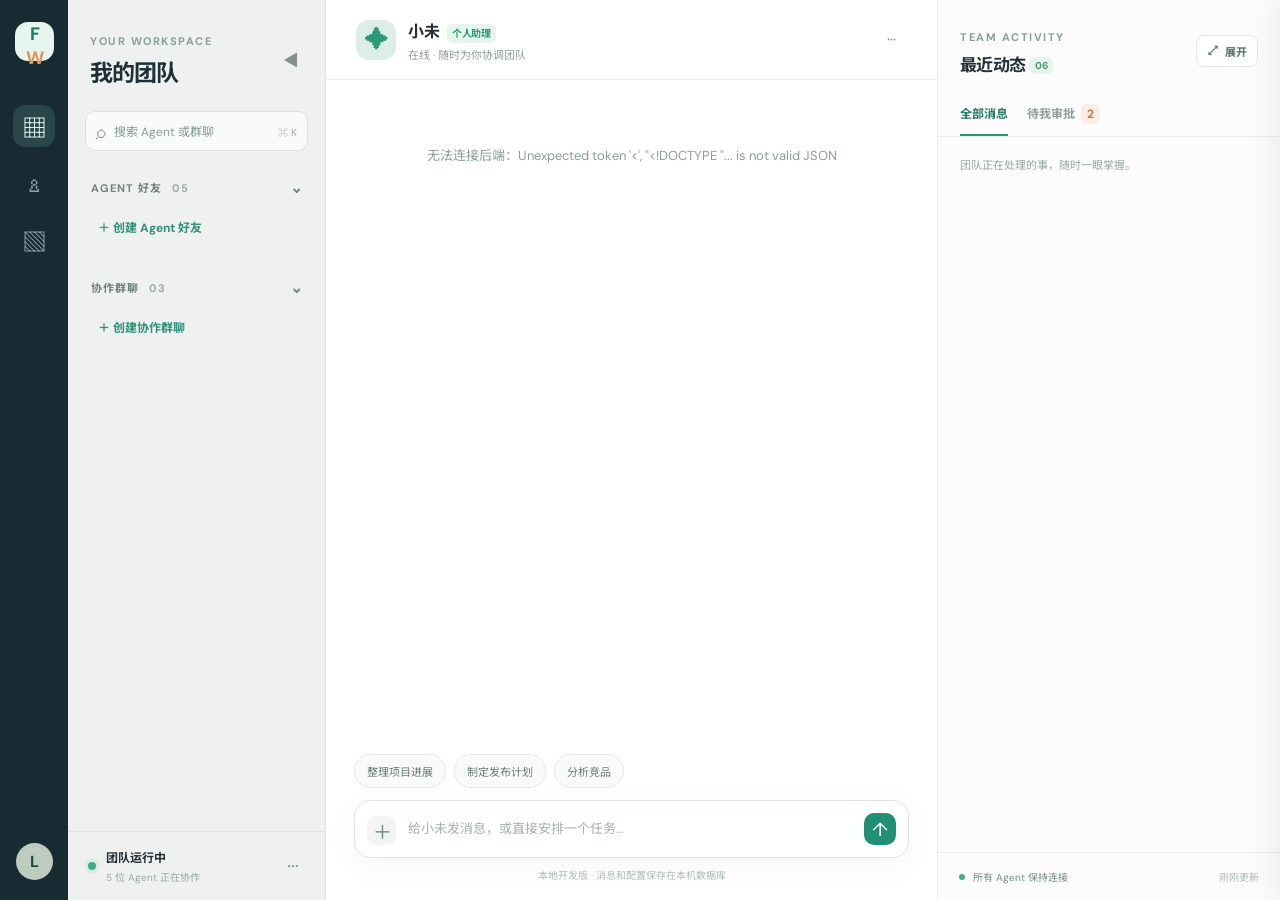
==== src/futurework/web/index.html @ c882ee34 "Package FutureWork with user home configuration" ====
<!doctype html>
<html lang="zh-CN">
  <head>
    <meta charset="UTF-8" />
    <meta name="viewport" content="width=device-width, initial-scale=1.0" />
    <meta name="theme-color" content="#f7f8f7" />
    <title>FutureWork · Agent Team</title>
    <link rel="stylesheet" href="styles.css" />
    <link rel="stylesheet" href="responsive.css" />
  </head>
  <body>
    <div class="app-shell">
      <nav class="rail" aria-label="主导航">
        <div class="brand-mark" title="FutureWork">F<span>W</span></div>
        <button class="rail-button active" id="homeButton" aria-label="工作台" title="工作台">▦</button>
        <button class="rail-button" id="railAgents" aria-label="Agent 好友" title="Agent 好友">♙</button>
        <button class="rail-button" id="railGroups" aria-label="群聊" title="群聊">▧</button>
        <div class="rail-spacer"></div>
        <div class="rail-avatar" title="我的账号">L</div>
      </nav>

      <aside class="sidebar" id="sidebar" aria-label="好友和群聊">
        <div class="sidebar-heading">
          <div>
            <span class="eyebrow">YOUR WORKSPACE</span>
            <h1>我的团队</h1>
          </div>
          <button class="icon-button" id="collapseSidebar" aria-label="收起侧边栏" title="收起侧边栏">◀</button>
        </div>
        <button class="search-box" id="searchButton" aria-label="搜索对话">⌕ <span>搜索 Agent 或群聊</span><kbd>⌘ K</kbd></button>
        <div class="sidebar-scroll">
          <button class="section-header" id="agentsToggle" aria-expanded="true"><span>AGENT 好友 <em id="agentCount">05</em></span><span class="chevron">⌄</span></button>
          <div class="section-items" id="agentList"></div>
          <button class="add-link" id="newAgentButton">＋ 创建 Agent 好友</button>
          <button class="section-header groups-header" id="groupsToggle" aria-expanded="true"><span>协作群聊 <em>03</em></span><span class="chevron">⌄</span></button>
          <div class="section-items" id="groupList"></div>
          <button class="add-link" id="newGroupButton">＋ 创建协作群聊</button>
        </div>
        <div class="sidebar-footer"><span class="online-indicator"></span><div><strong>团队运行中</strong><small id="teamCount">5 位 Agent 正在协作</small></div><button class="footer-more" title="演示页面">···</button></div>
      </aside>

      <main class="workspace" id="workspace">
        <section class="chat-pane" aria-label="聊天区域">
          <header class="chat-header">
            <div class="header-identity"><button class="mobile-menu icon-button" id="mobileMenu" aria-label="打开团队列表">☰</button><div class="avatar assistant-avatar" id="chatAvatar">✦</div><div><h2 id="chatTitle">小未 <span class="assistant-label">个人助理</span></h2><p id="chatSubtitle">在线 · 随时为你协调团队</p></div></div>
            <div class="header-actions"><button class="quiet-button mobile-activity-button" id="mobileActivityButton">团队消息</button><button class="quiet-button" id="agentSettings" hidden>⚙ 配置能力</button><button class="icon-button" id="chatMore" title="关于此原型">···</button></div>
          </header>
          <div class="chat-body" id="chatBody"></div>
          <div class="composer-wrap">
            <div class="suggestions" id="suggestions"><button data-prompt="帮我整理本周项目进展">整理项目进展</button><button data-prompt="设计一个新产品的发布计划">制定发布计划</button><button data-prompt="帮我分析竞品并创建需要的 Agent">分析竞品</button></div>
            <form class="composer" id="messageForm"><button type="button" class="attach-button" title="附件展示" id="attachButton">＋</button><textarea id="messageInput" rows="1" placeholder="给小未发消息，或直接安排一个任务…" aria-label="输入消息"></textarea><button class="send-button" type="submit" aria-label="发送消息">↑</button></form>
            <p class="composer-note">本地开发版 · 消息和配置保存在本机数据库</p>
          </div>
        </section>

        <aside class="activity-pane" id="activityPane" aria-label="团队消息">
          <header class="activity-header"><div><span class="eyebrow">TEAM ACTIVITY</span><h2 id="activityTitle">最近动态 <span class="activity-count" id="activityCount">06</span></h2></div><button class="expand-button" id="expandButton" aria-label="展开所有对话" title="展开所有对话">⤢ <span>展开</span></button></header>
          <div class="activity-controls"><button class="filter-button active" id="allFilter">全部消息</button><button class="filter-button" id="approvalFilter">待我审批 <span class="approval-badge">2</span></button></div>
          <div class="activity-intro" id="activityIntro">团队正在处理的事，随时一眼掌握。</div>
          <div class="activity-list" id="activityList"></div>
          <div class="activity-bottom"><span class="live-dot"></span> 所有 Agent 保持连接 <span>刚刚更新</span></div>
        </aside>
      </main>
    </div>

    <div class="overlay" id="overlay" hidden></div>
    <aside class="drawer" id="settingsDrawer" aria-label="Agent 能力配置" aria-hidden="true"><div class="drawer-header"><div><span class="eyebrow">AGENT SETTINGS</span><h2 id="drawerTitle">配置能力</h2></div><button class="icon-button" id="closeDrawer" aria-label="关闭">×</button></div><div class="drawer-body"><div class="drawer-agent"><div class="avatar" id="drawerAvatar"></div><div><strong id="drawerAgentName"></strong><small id="drawerAgentRole"></small></div><span class="ready-pill">● 运行中</span></div><div class="form-section"><h3>模型</h3><p>选择这个 Agent 使用的模型</p><select id="modelSelect" aria-label="模型"><option>GPT-5.1</option><option>Claude Sonnet 4.5</option><option>Gemini 3 Pro</option></select></div><div class="form-section"><h3>工具权限</h3><p>按需开放工具，变更只用于原型演示</p><div id="toolToggles"></div></div><div class="form-section"><h3>任务自主权</h3><p>执行重要操作前是否需要你审批</p><label class="setting-row"><span><strong>关键操作需要审批</strong><small>外部发送、发布和删除操作</small></span><input type="checkbox" id="approvalToggle" checked /><span class="switch"></span></label></div></div><div class="drawer-footer"><button class="primary-button" id="saveSettings">保存配置</button></div></aside>
    <div class="modal" id="createModal" role="dialog" aria-modal="true" aria-labelledby="modalTitle" hidden><div class="modal-card"><button class="icon-button modal-close" id="closeModal" aria-label="关闭">×</button><div class="modal-icon">✦</div><span class="eyebrow">BUILD YOUR TEAM</span><h2 id="modalTitle">创建 Agent 好友</h2><p>描述你想要的伙伴，个人助理会帮你组建团队。</p><label>Agent 名称<input id="newAgentName" placeholder="例如：数据分析师" maxlength="20" /></label><label>专长描述<input id="newAgentRole" placeholder="例如：负责数据整理与洞察" maxlength="40" /></label><div class="modal-actions"><button class="quiet-button" id="cancelCreate">取消</button><button class="primary-button" id="confirmCreate">创建 Agent</button></div></div></div>
    <div class="modal" id="groupModal" role="dialog" aria-modal="true" aria-labelledby="groupModalTitle" hidden><div class="modal-card"><button class="icon-button modal-close" id="closeGroupModal" aria-label="关闭">×</button><div class="modal-icon">▧</div><span class="eyebrow">TEAM COLLABORATION</span><h2 id="groupModalTitle">创建协作群聊</h2><p>选择至少一位 Agent，群聊中的消息由成员共同查看。</p><label>群聊名称<input id="newGroupName" placeholder="例如：新产品发布小组" maxlength="40" /></label><div id="groupMemberList"></div><div class="modal-actions"><button class="quiet-button" id="cancelGroupCreate">取消</button><button class="primary-button" id="confirmGroupCreate">创建群聊</button></div></div></div>
    <div class="toast" id="toast" role="status" aria-live="polite"></div>
    <script src="app.js"></script>
  </body>
</html>
---- src/futurework/web/styles.css ----
@import url('https://fonts.googleapis.com/css2?family=DM+Sans:wght@400;500;600;700&family=Noto+Sans+SC:wght@400;500;600;700&display=swap');
:root{font-family:'DM Sans','Noto Sans SC',sans-serif;color:#243037;background:#f7f8f7;font-size:16px}*{box-sizing:border-box}body{margin:0}button,input,textarea,select{font:inherit}button{cursor:pointer}button:focus-visible,input:focus-visible,textarea:focus-visible,select:focus-visible{outline:2px solid #1f9e88;outline-offset:2px}[hidden]{display:none!important}.app-shell{display:flex;height:100vh;min-height:650px;overflow:hidden}.rail{width:68px;flex:none;background:#182b32;color:#a9b9ba;display:flex;align-items:center;flex-direction:column;padding:22px 0 20px;gap:15px}.brand-mark{width:39px;height:39px;border-radius:13px;background:#e6f5ed;color:#1c7b67;display:grid;place-items:center;font-weight:800;letter-spacing:-2px;font-size:18px;margin-bottom:29px}.brand-mark span{color:#de9756}.rail-button{height:42px;width:42px;border:0;background:transparent;color:#90a2a6;border-radius:12px;font-size:25px;display:grid;place-items:center}.rail-button:hover,.rail-button.active{background:#2a464b;color:#e9f8f3}.rail-spacer{flex:1}.rail-avatar{background:#bdccbe;color:#234537;width:37px;height:37px;display:grid;place-items:center;border-radius:50%;font-weight:700}.sidebar{width:258px;flex:none;background:#eef1ef;border-right:1px solid #e0e5e1;display:flex;flex-direction:column;transition:width .25s,opacity .25s;overflow:hidden}.sidebar.collapsed{width:0;opacity:0;border:0}.sidebar-heading{padding:29px 19px 23px 22px;display:flex;justify-content:space-between;align-items:center;white-space:nowrap}.eyebrow{font-size:11px;letter-spacing:.14em;font-weight:700;color:#86a09b}.sidebar h1{font-size:23px;letter-spacing:-.05em;margin:4px 0 0;color:#1e3035}.icon-button{border:0;background:transparent;color:#81918d;width:31px;height:31px;border-radius:8px;display:grid;place-items:center}.icon-button:hover{background:#e3eae5;color:#235548}.search-box{margin:0 17px 17px;width:calc(100% - 34px);height:40px;border:1px solid #dbe3dc;background:#f9fbf9;border-radius:10px;color:#8a9b98;display:flex;align-items:center;gap:8px;padding:0 10px;font-size:19px;text-align:left}.search-box span{font-size:12px;white-space:nowrap}.search-box kbd{font-family:inherit;font-size:10px;margin-left:auto;color:#9ea9a6}.sidebar-scroll{overflow:auto;min-height:0;padding:0 11px;flex:1}.section-header{width:100%;border:0;background:transparent;display:flex;justify-content:space-between;align-items:center;color:#72837e;padding:11px 12px;font-weight:700;font-size:11px;letter-spacing:.09em}.section-header em{font-style:normal;color:#9baaa4;margin-left:6px}.chevron{font-size:19px;line-height:10px;transition:transform .2s}.section-header[aria-expanded=false] .chevron{transform:rotate(-90deg)}.section-items.collapsed{display:none}.contact-row{width:100%;border:0;background:transparent;text-align:left;display:flex;align-items:center;gap:11px;border-radius:11px;padding:9px 10px;min-height:57px;color:#25373a}.contact-row:hover{background:#e4ebe6}.contact-row.selected{background:#dce9e1}.contact-row .avatar{width:37px;height:37px;font-size:14px;flex:none}.contact-copy{min-width:0;flex:1}.contact-copy strong{font-size:13px;font-weight:700;display:block;white-space:nowrap;overflow:hidden;text-overflow:ellipsis}.contact-copy small{font-size:11px;color:#8a9c96;display:block;margin-top:3px;white-space:nowrap;overflow:hidden;text-overflow:ellipsis}.tiny-dot{width:6px;height:6px;background:#47b491;border-radius:50%}.add-link{border:0;background:transparent;color:#31927b;font-weight:700;font-size:12px;padding:12px 19px}.add-link:hover{text-decoration:underline}.groups-header{margin-top:20px}.sidebar-footer{border-top:1px solid #dde4de;padding:16px 20px;display:flex;align-items:center;gap:10px;white-space:nowrap}.online-indicator,.live-dot{width:8px;height:8px;background:#43ae83;border-radius:50%;box-shadow:0 0 0 4px #d9ede2;flex:none}.sidebar-footer strong,.sidebar-footer small{display:block}.sidebar-footer strong{font-size:12px}.sidebar-footer small{font-size:10px;color:#9aa8a3;margin-top:3px}.footer-more{margin-left:auto;background:none;border:0;color:#8a9b96;font-size:20px}.workspace{flex:1;min-width:0;display:flex;background:#fff}.chat-pane{flex:1;min-width:340px;display:flex;flex-direction:column;border-right:1px solid #e9eeea;transition:flex .3s,width .3s}.chat-header{height:80px;flex:none;border-bottom:1px solid #edf0ed;display:flex;align-items:center;justify-content:space-between;padding:0 30px}.header-identity{display:flex;align-items:center;gap:12px}.avatar{width:40px;height:40px;border-radius:13px;display:grid;place-items:center;flex:none;font-weight:700}.assistant-avatar{background:#dcefe6;color:#2d997a;font-size:23px}.chat-header h2{font-size:16px;margin:0 0 4px;letter-spacing:-.02em}.chat-header p{font-size:11px;margin:0;color:#90a09b}.assistant-label{font-size:10px;background:#e6f5eb;color:#2a9b78;border-radius:5px;padding:3px 5px;margin-left:4px;font-weight:700}.header-actions{display:flex;gap:12px;align-items:center}.quiet-button{border:1px solid #e1e9e3;background:#fff;color:#4a6a60;border-radius:9px;padding:8px 11px;font-size:12px;font-weight:700}.quiet-button:hover{background:#ecf5ef}.chat-body{flex:1;overflow:auto;padding:25px max(32px,calc((100% - 650px)/2)) 10px;scroll-behavior:smooth}.day-marker{text-align:center;color:#a3aca8;font-size:11px;margin:0 auto 25px}.welcome{display:flex;gap:12px;max-width:590px;margin:12px 0 28px}.welcome .avatar{width:37px;height:37px;font-size:20px}.bubble{background:#f5f7f5;border-radius:4px 16px 16px 16px;padding:17px 19px;color:#3b4a4b;font-size:14px;line-height:1.8}.bubble strong{color:#243d3a}.bubble p{margin:0 0 10px}.bubble p:last-child{margin-bottom:0}.message-row{display:flex;gap:11px;margin:18px 0;align-items:flex-start}.message-row.mine{justify-content:flex-end}.message-row.mine .bubble{background:#dff2e9;border-radius:15px 4px 15px 15px;max-width:78%}.message-row:not(.mine) .bubble{max-width:85%}.message-row .avatar{width:30px;height:30px;font-size:16px;border-radius:9px}.message-meta{font-size:10px;color:#9baaa3;margin:0 0 5px}.task-card{border:1px solid #e4ece6;background:#fff;border-radius:13px;margin-top:13px;padding:14px}.task-card-label{font-size:10px;color:#8b9a96;letter-spacing:.08em;font-weight:700}.task-card h4{font-size:13px;margin:5px 0 12px}.task-people{display:flex;gap:5px;align-items:center;font-size:11px;color:#667a72}.mini-avatar{width:22px;height:22px;border-radius:50%;display:grid;place-items:center;font-size:10px;font-weight:700}.task-card button{border:0;background:transparent;color:#238e75;font-size:11px;font-weight:700;margin-top:12px;padding:0}.composer-wrap{padding:15px max(28px,calc((100% - 650px)/2)) 18px;flex:none}.suggestions{display:flex;gap:8px;flex-wrap:wrap;margin-bottom:12px}.suggestions button{border:1px solid #e3eae4;border-radius:20px;background:#f9fbf9;color:#667e74;padding:8px 12px;font-size:11px}.suggestions button:hover{border-color:#6bb99f;color:#26846d}.composer{display:flex;align-items:end;gap:10px;border:1px solid #dce6df;border-radius:16px;box-shadow:0 7px 30px #31533d0d;padding:12px}.composer:focus-within{border-color:#8dcab0}.attach-button{background:#f1f5f1;border:0;color:#658376;border-radius:9px;width:29px;height:29px;font-size:19px}.composer textarea{border:0;outline:0!important;resize:none;flex:1;min-width:0;max-height:100px;min-height:29px;line-height:28px;color:#263a37;font-size:13px}.composer textarea::placeholder{color:#a6b2ac}.send-button{border:0;width:32px;height:32px;border-radius:10px;background:#218f75;color:white;font-size:19px}.send-button:hover,.primary-button:hover{background:#176d5a}.composer-note{text-align:center;color:#b2bdb6;font-size:10px;margin:9px 0 0}.activity-pane{width:342px;flex:none;display:flex;flex-direction:column;background:#fbfcfb;min-width:0}.activity-header{padding:25px 22px 16px;display:flex;align-items:center;justify-content:space-between}.activity-header h2{font-size:17px;letter-spacing:-.03em;margin:5px 0 0}.activity-count{background:#e7f4eb;color:#4e9879;border-radius:6px;padding:2px 6px;font-size:10px;vertical-align:2px}.expand-button{display:flex;align-items:center;gap:7px;border:1px solid #e2e9e3;border-radius:8px;background:white;padding:7px 10px;color:#56776a;font-weight:700;font-size:11px;white-space:nowrap}.expand-button:hover{border-color:#a9cfb7}.activity-controls{display:flex;gap:19px;padding:0 22px;border-bottom:1px solid #e8eee9}.filter-button{border:0;border-bottom:2px solid transparent;background:none;color:#929f9a;font-size:12px;padding:12px 0;font-weight:700;white-space:nowrap}.filter-button.active{border-bottom-color:#279878;color:#267c66}.approval-badge{background:#fcece4;color:#c4784e;padding:2px 6px;border-radius:6px;margin-left:3px}.activity-intro{padding:19px 22px 8px;font-size:11px;color:#9ba9a3}.activity-list{overflow:auto;flex:1;padding:8px 15px 18px}.activity-card{display:block;width:100%;border:1px solid #e9efea;border-radius:13px;background:white;box-shadow:0 4px 15px #29463806;text-align:left;margin-bottom:11px;padding:15px;transition:border-color .15s,transform .15s}.activity-card:hover{border-color:#9bcfb3;transform:translateY(-1px)}.card-top{display:flex;gap:10px;align-items:center}.card-top .avatar{width:34px;height:34px;border-radius:10px;font-size:13px}.card-title{min-width:0;flex:1}.card-title strong,.card-title small{display:block}.card-title strong{font-size:12px;white-space:nowrap;overflow:hidden;text-overflow:ellipsis}.card-title small{font-size:10px;color:#a4b0a9;margin-top:3px}.card-time{align-self:start;font-size:10px;color:#acb7b0}.activity-card p{margin:12px 0 0;color:#60746b;font-size:11px;line-height:1.6}.card-footer{border-top:1px solid #eff2ef;margin-top:13px;padding-top:11px;display:flex;justify-content:space-between;color:#9aa9a0;font-size:10px}.card-footer .status{color:#2b9977;font-weight:700}.card-footer .approval-status{color:#c37952}.unread-dot{display:inline-block;width:6px;height:6px;border-radius:50%;background:#e99060;margin-left:5px;vertical-align:2px}.activity-bottom{padding:16px 21px;border-top:1px solid #e8eee9;color:#789086;font-size:10px;display:flex;align-items:center;gap:8px}.activity-bottom .live-dot{width:6px;height:6px;box-shadow:none}.activity-bottom span:last-child{margin-left:auto;color:#b1bdb5}.workspace.expanded .chat-pane{flex:none;width:min(31%,410px)}.workspace.expanded .activity-pane{flex:1}.workspace.expanded .activity-list{display:grid;grid-template-columns:repeat(2,minmax(220px,1fr));grid-auto-rows:min-content;gap:12px}.workspace.expanded .activity-card{margin:0}.workspace.expanded .chat-body{padding-left:24px;padding-right:24px}.workspace.expanded .composer-wrap{padding-left:20px;padding-right:20px}.workspace.expanded .suggestions{display:none}.workspace.expanded .activity-intro{font-size:12px}.workspace.expanded .bubble{font-size:12px}.workspace.approvals .activity-pane{background:#fffaf7}.workspace.approvals .activity-card{border-color:#f1e2d7}.empty-state{padding:40px 25px;text-align:center;color:#8c9e96;font-size:13px}.overlay{position:fixed;inset:0;background:#14292366;z-index:5}.drawer{position:fixed;right:0;top:0;height:100vh;width:min(420px,100vw);background:white;z-index:6;display:flex;flex-direction:column;transform:translateX(105%);transition:transform .25s;box-shadow:-15px 0 40px #182e2520}.drawer.open{transform:translateX(0)}.drawer-header{display:flex;justify-content:space-between;align-items:center;padding:27px 27px 20px;border-bottom:1px solid #e9eee9}.drawer-header h2{font-size:20px;margin:5px 0 0}.drawer-body{padding:24px 27px;overflow:auto;flex:1}.drawer-agent{border:1px solid #e5ede7;background:#f8fbf8;border-radius:14px;padding:15px;display:flex;align-items:center;gap:11px}.drawer-agent strong,.drawer-agent small{display:block}.drawer-agent strong{font-size:14px}.drawer-agent small{color:#92a49a;font-size:11px;margin-top:3px}.ready-pill{margin-left:auto;color:#329b75;background:#e8f5ec;border-radius:6px;font-size:10px;padding:5px;white-space:nowrap}.form-section{margin-top:29px}.form-section h3{font-size:14px;margin:0 0 5px}.form-section p{font-size:11px;color:#9caaa2;margin:0 0 13px}.form-section select{width:100%;border:1px solid #dce8df;background:#fff;border-radius:9px;padding:11px;color:#3e5950;font-size:12px}.setting-row{display:flex;align-items:center;justify-content:space-between;padding:12px 0;border-bottom:1px solid #eef2ed;position:relative;gap:12px}.setting-row strong,.setting-row small{display:block}.setting-row strong{font-size:12px}.setting-row small{font-size:10px;color:#a0aea5;margin-top:4px}.setting-row input{position:absolute;right:0;opacity:0;width:40px;height:22px;cursor:pointer;z-index:1}.switch{width:38px;height:22px;border-radius:15px;background:#ccd7ce;flex:none;position:relative;transition:background .2s}.switch:after{content:'';position:absolute;top:3px;left:3px;width:16px;height:16px;border-radius:50%;background:#fff;transition:transform .2s}.setting-row input:checked+.switch{background:#2d9a79}.setting-row input:checked+.switch:after{transform:translateX(16px)}.drawer-footer{padding:16px 27px;border-top:1px solid #e8eee8}.primary-button{background:#218f75;border:0;border-radius:10px;color:#fff;padding:11px 18px;font-size:12px;font-weight:700}.drawer-footer .primary-button{width:100%}.modal{position:fixed;inset:0;z-index:8;display:grid;place-items:center;background:#132b2780;padding:20px}.modal-card{width:min(420px,100%);background:#fff;border-radius:19px;padding:30px;position:relative;box-shadow:0 24px 80px #182b2633}.modal-close{position:absolute;right:17px;top:17px;font-size:20px}.modal-icon{width:45px;height:45px;border-radius:13px;background:#dcefe6;color:#218f75;display:grid;place-items:center;font-size:26px;margin-bottom:20px}.modal-card h2{font-size:22px;margin:5px 0 8px}.modal-card p{font-size:12px;color:#84968c;margin:0 0 23px}.modal-card label{display:block;font-size:12px;font-weight:700;margin:15px 0}.modal-card input{display:block;width:100%;border:1px solid #dfe8e1;border-radius:9px;padding:11px;margin-top:7px;font-size:12px}.modal-actions{display:flex;justify-content:flex-end;gap:9px;margin-top:27px}.toast{position:fixed;z-index:10;left:50%;bottom:28px;transform:translate(-50%,20px);background:#1f3530;color:white;padding:10px 17px;border-radius:10px;font-size:12px;opacity:0;pointer-events:none;transition:opacity .2s,transform .2s}.toast.show{opacity:1;transform:translate(-50%,0)}.mobile-menu{display:none}
@media(max-width:1180px){.activity-pane{width:300px}.sidebar{width:230px}.workspace.expanded .chat-pane{width:330px}.workspace.expanded .activity-list{grid-template-columns:1fr}}@media(max-width:950px){.activity-pane{width:285px}.sidebar{width:210px}.rail{width:56px}.workspace.expanded .chat-pane{width:310px}}@media(max-width:760px){.rail{display:none}.sidebar{position:fixed;z-index:4;height:100vh;box-shadow:10px 0 30px #162d2520;transform:translateX(-100%);width:260px!important;opacity:1!important;transition:transform .2s}.sidebar.mobile-open{transform:translateX(0)}.sidebar.collapsed{transform:translateX(-100%)}.mobile-menu{display:grid}.chat-pane{min-width:0}.activity-pane{display:none}.workspace.expanded .chat-pane{width:38%;min-width:260px}.workspace.expanded .activity-pane{display:flex}.chat-header{padding:0 17px}.chat-body{padding-left:18px;padding-right:18px}.composer-wrap{padding-left:16px;padding-right:16px}}@media(max-width:600px){.workspace.expanded{display:block;overflow:auto}.workspace.expanded .chat-pane{width:100%;height:48vh;min-height:330px}.workspace.expanded .activity-pane{height:52vh;width:100%}.activity-list{padding-bottom:30px}.workspace.expanded .activity-list{grid-template-columns:1fr}.suggestions{overflow:auto;flex-wrap:nowrap}.suggestions button{white-space:nowrap}.chat-header .quiet-button{font-size:0}.chat-header .quiet-button:first-letter{font-size:16px}}
---- src/futurework/web/responsive.css ----
.mobile-activity-button{display:none}
.bubble{white-space:pre-wrap}
@media(max-width:760px){.mobile-activity-button{display:block}.workspace.expanded .mobile-activity-button{display:none}}
@media(max-width:600px){.chat-header #agentSettings{font-size:0}.chat-header #agentSettings:first-letter{font-size:16px}.chat-header .mobile-activity-button{font-size:12px}}
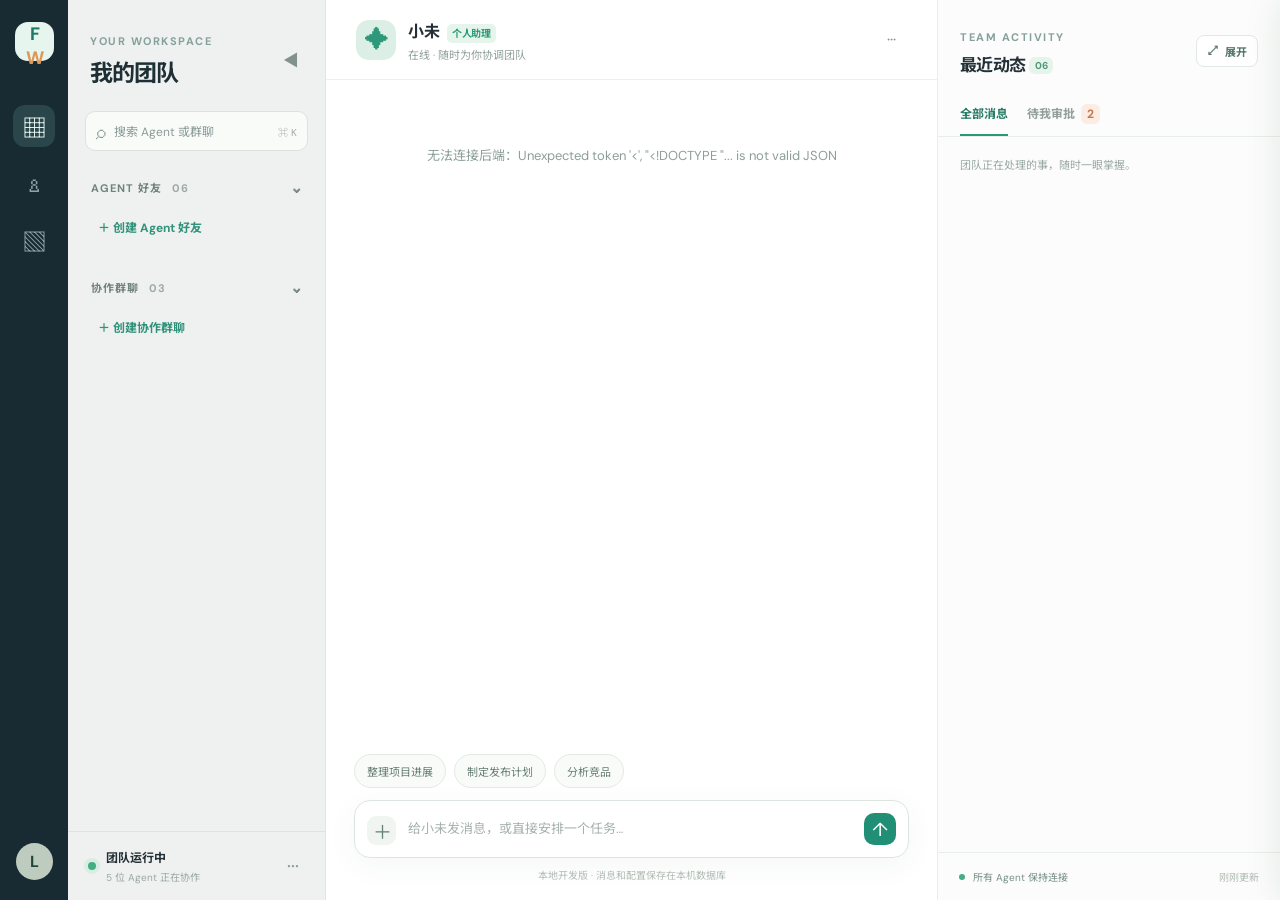
==== commit 6c86b308: "Unify runtime assembly, pin assistant, and load private env" ====
--- a/src/futurework/web/index.html
+++ b/src/futurework/web/index.html
@@ -29,7 +29,7 @@
         </div>
         <button class="search-box" id="searchButton" aria-label="搜索对话">⌕ <span>搜索 Agent 或群聊</span><kbd>⌘ K</kbd></button>
         <div class="sidebar-scroll">
-          <button class="section-header" id="agentsToggle" aria-expanded="true"><span>AGENT 好友 <em id="agentCount">05</em></span><span class="chevron">⌄</span></button>
+          <button class="section-header" id="agentsToggle" aria-expanded="true"><span>AGENT 好友 <em id="agentCount">06</em></span><span class="chevron">⌄</span></button>
           <div class="section-items" id="agentList"></div>
           <button class="add-link" id="newAgentButton">＋ 创建 Agent 好友</button>
           <button class="section-header groups-header" id="groupsToggle" aria-expanded="true"><span>协作群聊 <em>03</em></span><span class="chevron">⌄</span></button>
@@ -48,7 +48,7 @@
           <div class="chat-body" id="chatBody"></div>
           <div class="composer-wrap">
             <div class="suggestions" id="suggestions"><button data-prompt="帮我整理本周项目进展">整理项目进展</button><button data-prompt="设计一个新产品的发布计划">制定发布计划</button><button data-prompt="帮我分析竞品并创建需要的 Agent">分析竞品</button></div>
-            <form class="composer" id="messageForm"><button type="button" class="attach-button" title="附件展示" id="attachButton">＋</button><textarea id="messageInput" rows="1" placeholder="给小未发消息，或直接安排一个任务…" aria-label="输入消息"></textarea><button class="send-button" type="submit" aria-label="发送消息">↑</button></form>
+            <form class="composer" id="messageForm"><button type="button" class="attach-button" title="上传图片或视频" id="attachButton">＋</button><input type="file" id="imageInput" accept="image/png,image/jpeg,image/webp,image/gif,video/mp4,video/quicktime,video/webm" hidden><textarea id="messageInput" rows="1" placeholder="给小未发消息，或直接安排一个任务…" aria-label="输入消息"></textarea><button class="send-button" type="submit" aria-label="发送消息">↑</button></form>
             <p class="composer-note">本地开发版 · 消息和配置保存在本机数据库</p>
           </div>
         </section>
@@ -66,7 +66,7 @@
     <div class="overlay" id="overlay" hidden></div>
     <aside class="drawer" id="settingsDrawer" aria-label="Agent 能力配置" aria-hidden="true"><div class="drawer-header"><div><span class="eyebrow">AGENT SETTINGS</span><h2 id="drawerTitle">配置能力</h2></div><button class="icon-button" id="closeDrawer" aria-label="关闭">×</button></div><div class="drawer-body"><div class="drawer-agent"><div class="avatar" id="drawerAvatar"></div><div><strong id="drawerAgentName"></strong><small id="drawerAgentRole"></small></div><span class="ready-pill">● 运行中</span></div><div class="form-section"><h3>模型</h3><p>选择这个 Agent 使用的模型</p><select id="modelSelect" aria-label="模型"><option>GPT-5.1</option><option>Claude Sonnet 4.5</option><option>Gemini 3 Pro</option></select></div><div class="form-section"><h3>工具权限</h3><p>按需开放工具，变更只用于原型演示</p><div id="toolToggles"></div></div><div class="form-section"><h3>任务自主权</h3><p>执行重要操作前是否需要你审批</p><label class="setting-row"><span><strong>关键操作需要审批</strong><small>外部发送、发布和删除操作</small></span><input type="checkbox" id="approvalToggle" checked /><span class="switch"></span></label></div></div><div class="drawer-footer"><button class="primary-button" id="saveSettings">保存配置</button></div></aside>
     <div class="modal" id="createModal" role="dialog" aria-modal="true" aria-labelledby="modalTitle" hidden><div class="modal-card"><button class="icon-button modal-close" id="closeModal" aria-label="关闭">×</button><div class="modal-icon">✦</div><span class="eyebrow">BUILD YOUR TEAM</span><h2 id="modalTitle">创建 Agent 好友</h2><p>描述你想要的伙伴，个人助理会帮你组建团队。</p><label>Agent 名称<input id="newAgentName" placeholder="例如：数据分析师" maxlength="20" /></label><label>专长描述<input id="newAgentRole" placeholder="例如：负责数据整理与洞察" maxlength="40" /></label><div class="modal-actions"><button class="quiet-button" id="cancelCreate">取消</button><button class="primary-button" id="confirmCreate">创建 Agent</button></div></div></div>
-    <div class="modal" id="groupModal" role="dialog" aria-modal="true" aria-labelledby="groupModalTitle" hidden><div class="modal-card"><button class="icon-button modal-close" id="closeGroupModal" aria-label="关闭">×</button><div class="modal-icon">▧</div><span class="eyebrow">TEAM COLLABORATION</span><h2 id="groupModalTitle">创建协作群聊</h2><p>选择至少一位 Agent，群聊中的消息由成员共同查看。</p><label>群聊名称<input id="newGroupName" placeholder="例如：新产品发布小组" maxlength="40" /></label><div id="groupMemberList"></div><div class="modal-actions"><button class="quiet-button" id="cancelGroupCreate">取消</button><button class="primary-button" id="confirmGroupCreate">创建群聊</button></div></div></div>
+    <div class="modal" id="groupModal" role="dialog" aria-modal="true" aria-labelledby="groupModalTitle" hidden><div class="modal-card"><button class="icon-button modal-close" id="closeGroupModal" aria-label="关闭">×</button><div class="modal-icon">▧</div><span class="eyebrow">TEAM COLLABORATION</span><h2 id="groupModalTitle">创建协作群聊</h2><p>选择至少一位 Agent，群聊中的消息由成员共同查看。</p><label>群聊名称<input id="newGroupName" placeholder="例如：新产品发布小组" maxlength="40" /></label><label>协作方式<select id="groupMode"><option value="controlled">小未中控</option><option value="swarm">Swarm 自主协作</option></select></label><div id="groupMemberList"></div><div class="modal-actions"><button class="quiet-button" id="cancelGroupCreate">取消</button><button class="primary-button" id="confirmGroupCreate">创建群聊</button></div></div></div>
     <div class="toast" id="toast" role="status" aria-live="polite"></div>
     <script src="app.js"></script>
   </body>
--- a/src/futurework/web/styles.css
+++ b/src/futurework/web/styles.css
@@ -1,3 +1,4 @@
 @import url('https://fonts.googleapis.com/css2?family=DM+Sans:wght@400;500;600;700&family=Noto+Sans+SC:wght@400;500;600;700&display=swap');
 :root{font-family:'DM Sans','Noto Sans SC',sans-serif;color:#243037;background:#f7f8f7;font-size:16px}*{box-sizing:border-box}body{margin:0}button,input,textarea,select{font:inherit}button{cursor:pointer}button:focus-visible,input:focus-visible,textarea:focus-visible,select:focus-visible{outline:2px solid #1f9e88;outline-offset:2px}[hidden]{display:none!important}.app-shell{display:flex;height:100vh;min-height:650px;overflow:hidden}.rail{width:68px;flex:none;background:#182b32;color:#a9b9ba;display:flex;align-items:center;flex-direction:column;padding:22px 0 20px;gap:15px}.brand-mark{width:39px;height:39px;border-radius:13px;background:#e6f5ed;color:#1c7b67;display:grid;place-items:center;font-weight:800;letter-spacing:-2px;font-size:18px;margin-bottom:29px}.brand-mark span{color:#de9756}.rail-button{height:42px;width:42px;border:0;background:transparent;color:#90a2a6;border-radius:12px;font-size:25px;display:grid;place-items:center}.rail-button:hover,.rail-button.active{background:#2a464b;color:#e9f8f3}.rail-spacer{flex:1}.rail-avatar{background:#bdccbe;color:#234537;width:37px;height:37px;display:grid;place-items:center;border-radius:50%;font-weight:700}.sidebar{width:258px;flex:none;background:#eef1ef;border-right:1px solid #e0e5e1;display:flex;flex-direction:column;transition:width .25s,opacity .25s;overflow:hidden}.sidebar.collapsed{width:0;opacity:0;border:0}.sidebar-heading{padding:29px 19px 23px 22px;display:flex;justify-content:space-between;align-items:center;white-space:nowrap}.eyebrow{font-size:11px;letter-spacing:.14em;font-weight:700;color:#86a09b}.sidebar h1{font-size:23px;letter-spacing:-.05em;margin:4px 0 0;color:#1e3035}.icon-button{border:0;background:transparent;color:#81918d;width:31px;height:31px;border-radius:8px;display:grid;place-items:center}.icon-button:hover{background:#e3eae5;color:#235548}.search-box{margin:0 17px 17px;width:calc(100% - 34px);height:40px;border:1px solid #dbe3dc;background:#f9fbf9;border-radius:10px;color:#8a9b98;display:flex;align-items:center;gap:8px;padding:0 10px;font-size:19px;text-align:left}.search-box span{font-size:12px;white-space:nowrap}.search-box kbd{font-family:inherit;font-size:10px;margin-left:auto;color:#9ea9a6}.sidebar-scroll{overflow:auto;min-height:0;padding:0 11px;flex:1}.section-header{width:100%;border:0;background:transparent;display:flex;justify-content:space-between;align-items:center;color:#72837e;padding:11px 12px;font-weight:700;font-size:11px;letter-spacing:.09em}.section-header em{font-style:normal;color:#9baaa4;margin-left:6px}.chevron{font-size:19px;line-height:10px;transition:transform .2s}.section-header[aria-expanded=false] .chevron{transform:rotate(-90deg)}.section-items.collapsed{display:none}.contact-row{width:100%;border:0;background:transparent;text-align:left;display:flex;align-items:center;gap:11px;border-radius:11px;padding:9px 10px;min-height:57px;color:#25373a}.contact-row:hover{background:#e4ebe6}.contact-row.selected{background:#dce9e1}.contact-row .avatar{width:37px;height:37px;font-size:14px;flex:none}.contact-copy{min-width:0;flex:1}.contact-copy strong{font-size:13px;font-weight:700;display:block;white-space:nowrap;overflow:hidden;text-overflow:ellipsis}.contact-copy small{font-size:11px;color:#8a9c96;display:block;margin-top:3px;white-space:nowrap;overflow:hidden;text-overflow:ellipsis}.tiny-dot{width:6px;height:6px;background:#47b491;border-radius:50%}.add-link{border:0;background:transparent;color:#31927b;font-weight:700;font-size:12px;padding:12px 19px}.add-link:hover{text-decoration:underline}.groups-header{margin-top:20px}.sidebar-footer{border-top:1px solid #dde4de;padding:16px 20px;display:flex;align-items:center;gap:10px;white-space:nowrap}.online-indicator,.live-dot{width:8px;height:8px;background:#43ae83;border-radius:50%;box-shadow:0 0 0 4px #d9ede2;flex:none}.sidebar-footer strong,.sidebar-footer small{display:block}.sidebar-footer strong{font-size:12px}.sidebar-footer small{font-size:10px;color:#9aa8a3;margin-top:3px}.footer-more{margin-left:auto;background:none;border:0;color:#8a9b96;font-size:20px}.workspace{flex:1;min-width:0;display:flex;background:#fff}.chat-pane{flex:1;min-width:340px;display:flex;flex-direction:column;border-right:1px solid #e9eeea;transition:flex .3s,width .3s}.chat-header{height:80px;flex:none;border-bottom:1px solid #edf0ed;display:flex;align-items:center;justify-content:space-between;padding:0 30px}.header-identity{display:flex;align-items:center;gap:12px}.avatar{width:40px;height:40px;border-radius:13px;display:grid;place-items:center;flex:none;font-weight:700}.assistant-avatar{background:#dcefe6;color:#2d997a;font-size:23px}.chat-header h2{font-size:16px;margin:0 0 4px;letter-spacing:-.02em}.chat-header p{font-size:11px;margin:0;color:#90a09b}.assistant-label{font-size:10px;background:#e6f5eb;color:#2a9b78;border-radius:5px;padding:3px 5px;margin-left:4px;font-weight:700}.header-actions{display:flex;gap:12px;align-items:center}.quiet-button{border:1px solid #e1e9e3;background:#fff;color:#4a6a60;border-radius:9px;padding:8px 11px;font-size:12px;font-weight:700}.quiet-button:hover{background:#ecf5ef}.chat-body{flex:1;overflow:auto;padding:25px max(32px,calc((100% - 650px)/2)) 10px;scroll-behavior:smooth}.day-marker{text-align:center;color:#a3aca8;font-size:11px;margin:0 auto 25px}.welcome{display:flex;gap:12px;max-width:590px;margin:12px 0 28px}.welcome .avatar{width:37px;height:37px;font-size:20px}.bubble{background:#f5f7f5;border-radius:4px 16px 16px 16px;padding:17px 19px;color:#3b4a4b;font-size:14px;line-height:1.8}.bubble strong{color:#243d3a}.bubble p{margin:0 0 10px}.bubble p:last-child{margin-bottom:0}.message-row{display:flex;gap:11px;margin:18px 0;align-items:flex-start}.message-row.mine{justify-content:flex-end}.message-row.mine .bubble{background:#dff2e9;border-radius:15px 4px 15px 15px;max-width:78%}.message-row:not(.mine) .bubble{max-width:85%}.message-row .avatar{width:30px;height:30px;font-size:16px;border-radius:9px}.message-meta{font-size:10px;color:#9baaa3;margin:0 0 5px}.task-card{border:1px solid #e4ece6;background:#fff;border-radius:13px;margin-top:13px;padding:14px}.task-card-label{font-size:10px;color:#8b9a96;letter-spacing:.08em;font-weight:700}.task-card h4{font-size:13px;margin:5px 0 12px}.task-people{display:flex;gap:5px;align-items:center;font-size:11px;color:#667a72}.mini-avatar{width:22px;height:22px;border-radius:50%;display:grid;place-items:center;font-size:10px;font-weight:700}.task-card button{border:0;background:transparent;color:#238e75;font-size:11px;font-weight:700;margin-top:12px;padding:0}.composer-wrap{padding:15px max(28px,calc((100% - 650px)/2)) 18px;flex:none}.suggestions{display:flex;gap:8px;flex-wrap:wrap;margin-bottom:12px}.suggestions button{border:1px solid #e3eae4;border-radius:20px;background:#f9fbf9;color:#667e74;padding:8px 12px;font-size:11px}.suggestions button:hover{border-color:#6bb99f;color:#26846d}.composer{display:flex;align-items:end;gap:10px;border:1px solid #dce6df;border-radius:16px;box-shadow:0 7px 30px #31533d0d;padding:12px}.composer:focus-within{border-color:#8dcab0}.attach-button{background:#f1f5f1;border:0;color:#658376;border-radius:9px;width:29px;height:29px;font-size:19px}.composer textarea{border:0;outline:0!important;resize:none;flex:1;min-width:0;max-height:100px;min-height:29px;line-height:28px;color:#263a37;font-size:13px}.composer textarea::placeholder{color:#a6b2ac}.send-button{border:0;width:32px;height:32px;border-radius:10px;background:#218f75;color:white;font-size:19px}.send-button:hover,.primary-button:hover{background:#176d5a}.composer-note{text-align:center;color:#b2bdb6;font-size:10px;margin:9px 0 0}.activity-pane{width:342px;flex:none;display:flex;flex-direction:column;background:#fbfcfb;min-width:0}.activity-header{padding:25px 22px 16px;display:flex;align-items:center;justify-content:space-between}.activity-header h2{font-size:17px;letter-spacing:-.03em;margin:5px 0 0}.activity-count{background:#e7f4eb;color:#4e9879;border-radius:6px;padding:2px 6px;font-size:10px;vertical-align:2px}.expand-button{display:flex;align-items:center;gap:7px;border:1px solid #e2e9e3;border-radius:8px;background:white;padding:7px 10px;color:#56776a;font-weight:700;font-size:11px;white-space:nowrap}.expand-button:hover{border-color:#a9cfb7}.activity-controls{display:flex;gap:19px;padding:0 22px;border-bottom:1px solid #e8eee9}.filter-button{border:0;border-bottom:2px solid transparent;background:none;color:#929f9a;font-size:12px;padding:12px 0;font-weight:700;white-space:nowrap}.filter-button.active{border-bottom-color:#279878;color:#267c66}.approval-badge{background:#fcece4;color:#c4784e;padding:2px 6px;border-radius:6px;margin-left:3px}.activity-intro{padding:19px 22px 8px;font-size:11px;color:#9ba9a3}.activity-list{overflow:auto;flex:1;padding:8px 15px 18px}.activity-card{display:block;width:100%;border:1px solid #e9efea;border-radius:13px;background:white;box-shadow:0 4px 15px #29463806;text-align:left;margin-bottom:11px;padding:15px;transition:border-color .15s,transform .15s}.activity-card:hover{border-color:#9bcfb3;transform:translateY(-1px)}.card-top{display:flex;gap:10px;align-items:center}.card-top .avatar{width:34px;height:34px;border-radius:10px;font-size:13px}.card-title{min-width:0;flex:1}.card-title strong,.card-title small{display:block}.card-title strong{font-size:12px;white-space:nowrap;overflow:hidden;text-overflow:ellipsis}.card-title small{font-size:10px;color:#a4b0a9;margin-top:3px}.card-time{align-self:start;font-size:10px;color:#acb7b0}.activity-card p{margin:12px 0 0;color:#60746b;font-size:11px;line-height:1.6}.card-footer{border-top:1px solid #eff2ef;margin-top:13px;padding-top:11px;display:flex;justify-content:space-between;color:#9aa9a0;font-size:10px}.card-footer .status{color:#2b9977;font-weight:700}.card-footer .approval-status{color:#c37952}.unread-dot{display:inline-block;width:6px;height:6px;border-radius:50%;background:#e99060;margin-left:5px;vertical-align:2px}.activity-bottom{padding:16px 21px;border-top:1px solid #e8eee9;color:#789086;font-size:10px;display:flex;align-items:center;gap:8px}.activity-bottom .live-dot{width:6px;height:6px;box-shadow:none}.activity-bottom span:last-child{margin-left:auto;color:#b1bdb5}.workspace.expanded .chat-pane{flex:none;width:min(31%,410px)}.workspace.expanded .activity-pane{flex:1}.workspace.expanded .activity-list{display:grid;grid-template-columns:repeat(2,minmax(220px,1fr));grid-auto-rows:min-content;gap:12px}.workspace.expanded .activity-card{margin:0}.workspace.expanded .chat-body{padding-left:24px;padding-right:24px}.workspace.expanded .composer-wrap{padding-left:20px;padding-right:20px}.workspace.expanded .suggestions{display:none}.workspace.expanded .activity-intro{font-size:12px}.workspace.expanded .bubble{font-size:12px}.workspace.approvals .activity-pane{background:#fffaf7}.workspace.approvals .activity-card{border-color:#f1e2d7}.empty-state{padding:40px 25px;text-align:center;color:#8c9e96;font-size:13px}.overlay{position:fixed;inset:0;background:#14292366;z-index:5}.drawer{position:fixed;right:0;top:0;height:100vh;width:min(420px,100vw);background:white;z-index:6;display:flex;flex-direction:column;transform:translateX(105%);transition:transform .25s;box-shadow:-15px 0 40px #182e2520}.drawer.open{transform:translateX(0)}.drawer-header{display:flex;justify-content:space-between;align-items:center;padding:27px 27px 20px;border-bottom:1px solid #e9eee9}.drawer-header h2{font-size:20px;margin:5px 0 0}.drawer-body{padding:24px 27px;overflow:auto;flex:1}.drawer-agent{border:1px solid #e5ede7;background:#f8fbf8;border-radius:14px;padding:15px;display:flex;align-items:center;gap:11px}.drawer-agent strong,.drawer-agent small{display:block}.drawer-agent strong{font-size:14px}.drawer-agent small{color:#92a49a;font-size:11px;margin-top:3px}.ready-pill{margin-left:auto;color:#329b75;background:#e8f5ec;border-radius:6px;font-size:10px;padding:5px;white-space:nowrap}.form-section{margin-top:29px}.form-section h3{font-size:14px;margin:0 0 5px}.form-section p{font-size:11px;color:#9caaa2;margin:0 0 13px}.form-section select{width:100%;border:1px solid #dce8df;background:#fff;border-radius:9px;padding:11px;color:#3e5950;font-size:12px}.setting-row{display:flex;align-items:center;justify-content:space-between;padding:12px 0;border-bottom:1px solid #eef2ed;position:relative;gap:12px}.setting-row strong,.setting-row small{display:block}.setting-row strong{font-size:12px}.setting-row small{font-size:10px;color:#a0aea5;margin-top:4px}.setting-row input{position:absolute;right:0;opacity:0;width:40px;height:22px;cursor:pointer;z-index:1}.switch{width:38px;height:22px;border-radius:15px;background:#ccd7ce;flex:none;position:relative;transition:background .2s}.switch:after{content:'';position:absolute;top:3px;left:3px;width:16px;height:16px;border-radius:50%;background:#fff;transition:transform .2s}.setting-row input:checked+.switch{background:#2d9a79}.setting-row input:checked+.switch:after{transform:translateX(16px)}.drawer-footer{padding:16px 27px;border-top:1px solid #e8eee8}.primary-button{background:#218f75;border:0;border-radius:10px;color:#fff;padding:11px 18px;font-size:12px;font-weight:700}.drawer-footer .primary-button{width:100%}.modal{position:fixed;inset:0;z-index:8;display:grid;place-items:center;background:#132b2780;padding:20px}.modal-card{width:min(420px,100%);background:#fff;border-radius:19px;padding:30px;position:relative;box-shadow:0 24px 80px #182b2633}.modal-close{position:absolute;right:17px;top:17px;font-size:20px}.modal-icon{width:45px;height:45px;border-radius:13px;background:#dcefe6;color:#218f75;display:grid;place-items:center;font-size:26px;margin-bottom:20px}.modal-card h2{font-size:22px;margin:5px 0 8px}.modal-card p{font-size:12px;color:#84968c;margin:0 0 23px}.modal-card label{display:block;font-size:12px;font-weight:700;margin:15px 0}.modal-card input{display:block;width:100%;border:1px solid #dfe8e1;border-radius:9px;padding:11px;margin-top:7px;font-size:12px}.modal-actions{display:flex;justify-content:flex-end;gap:9px;margin-top:27px}.toast{position:fixed;z-index:10;left:50%;bottom:28px;transform:translate(-50%,20px);background:#1f3530;color:white;padding:10px 17px;border-radius:10px;font-size:12px;opacity:0;pointer-events:none;transition:opacity .2s,transform .2s}.toast.show{opacity:1;transform:translate(-50%,0)}.mobile-menu{display:none}
 @media(max-width:1180px){.activity-pane{width:300px}.sidebar{width:230px}.workspace.expanded .chat-pane{width:330px}.workspace.expanded .activity-list{grid-template-columns:1fr}}@media(max-width:950px){.activity-pane{width:285px}.sidebar{width:210px}.rail{width:56px}.workspace.expanded .chat-pane{width:310px}}@media(max-width:760px){.rail{display:none}.sidebar{position:fixed;z-index:4;height:100vh;box-shadow:10px 0 30px #162d2520;transform:translateX(-100%);width:260px!important;opacity:1!important;transition:transform .2s}.sidebar.mobile-open{transform:translateX(0)}.sidebar.collapsed{transform:translateX(-100%)}.mobile-menu{display:grid}.chat-pane{min-width:0}.activity-pane{display:none}.workspace.expanded .chat-pane{width:38%;min-width:260px}.workspace.expanded .activity-pane{display:flex}.chat-header{padding:0 17px}.chat-body{padding-left:18px;padding-right:18px}.composer-wrap{padding-left:16px;padding-right:16px}}@media(max-width:600px){.workspace.expanded{display:block;overflow:auto}.workspace.expanded .chat-pane{width:100%;height:48vh;min-height:330px}.workspace.expanded .activity-pane{height:52vh;width:100%}.activity-list{padding-bottom:30px}.workspace.expanded .activity-list{grid-template-columns:1fr}.suggestions{overflow:auto;flex-wrap:nowrap}.suggestions button{white-space:nowrap}.chat-header .quiet-button{font-size:0}.chat-header .quiet-button:first-letter{font-size:16px}}
+.assistant-contact{border-bottom:1px solid #dbe5dd;border-radius:11px 11px 4px 4px;margin-bottom:5px}.assistant-contact .avatar{font-size:21px}.pinned-label{font-size:10px;color:#369879;background:#dcefe6;border-radius:6px;padding:3px 5px;flex:none}
